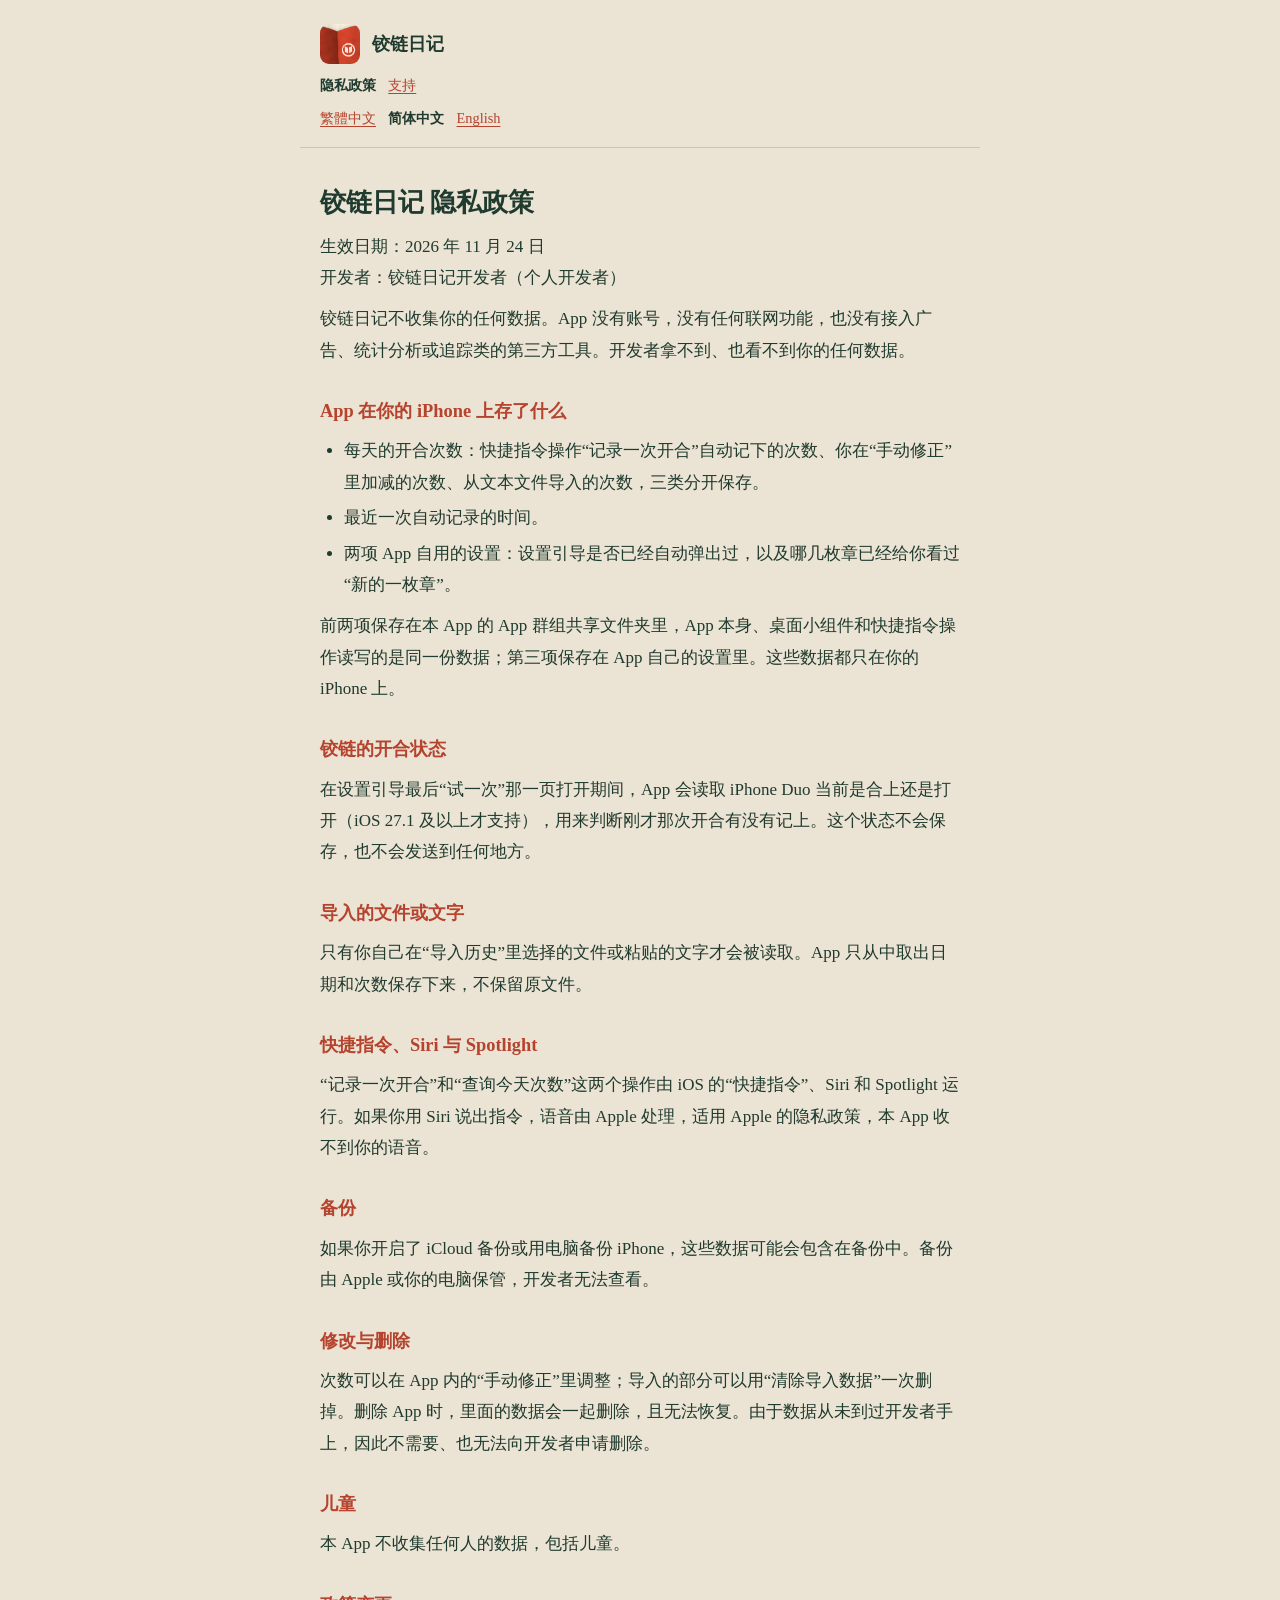
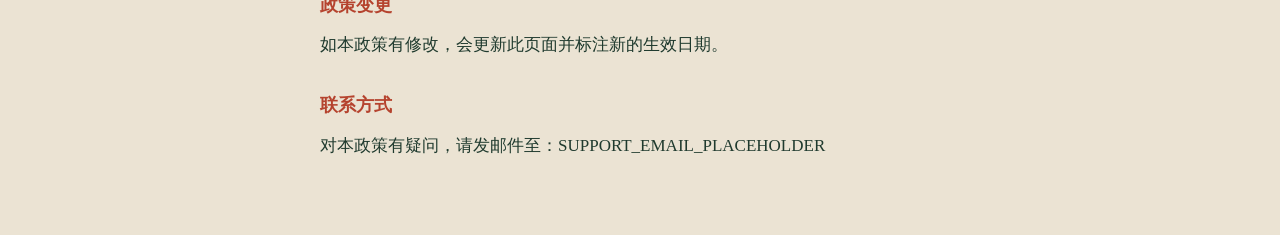
==== privacy-zh-hans.html @ e3275722 "Add privacy policy and support pages" ====
<!doctype html>
<html lang="zh-Hans">
<head>
<meta charset="utf-8">
<meta name="viewport" content="width=device-width, initial-scale=1">
<meta name="color-scheme" content="light dark">
<title>隐私政策 · 铰链日记</title>
<link rel="icon" type="image/png" href="icon.png">
<link rel="stylesheet" href="style.css">
</head>
<body>
<header class="top">
<a class="brand" href="index.html"><img src="icon.png" width="40" height="40" alt=""><span>铰链日记</span></a>
<nav aria-label="语言"><p><span class="cur" aria-current="page">隐私政策</span> <a href="support-zh-hans.html">支持</a></p><p class="lang"><a href="privacy.html" lang="zh-Hant" hreflang="zh-Hant">繁體中文</a> <span class="cur" aria-current="page">简体中文</span> <a href="privacy-en.html" lang="en" hreflang="en">English</a></p></nav>
</header>
<main>
<h1>铰链日记 隐私政策</h1>
<p>生效日期：2026 年 11 月 24 日<br>
开发者：铰链日记开发者（个人开发者）</p>
<p>铰链日记不收集你的任何数据。App 没有账号，没有任何联网功能，也没有接入广告、统计分析或追踪类的第三方工具。开发者拿不到、也看不到你的任何数据。</p>
<h2>App 在你的 iPhone 上存了什么</h2>
<ul><li>每天的开合次数：快捷指令操作“记录一次开合”自动记下的次数、你在“手动修正”里加减的次数、从文本文件导入的次数，三类分开保存。</li><li>最近一次自动记录的时间。</li><li>两项 App 自用的设置：设置引导是否已经自动弹出过，以及哪几枚章已经给你看过“新的一枚章”。</li></ul>
<p>前两项保存在本 App 的 App 群组共享文件夹里，App 本身、桌面小组件和快捷指令操作读写的是同一份数据；第三项保存在 App 自己的设置里。这些数据都只在你的 iPhone 上。</p>
<h2>铰链的开合状态</h2>
<p>在设置引导最后“试一次”那一页打开期间，App 会读取 iPhone Duo 当前是合上还是打开（iOS 27.1 及以上才支持），用来判断刚才那次开合有没有记上。这个状态不会保存，也不会发送到任何地方。</p>
<h2>导入的文件或文字</h2>
<p>只有你自己在“导入历史”里选择的文件或粘贴的文字才会被读取。App 只从中取出日期和次数保存下来，不保留原文件。</p>
<h2>快捷指令、Siri 与 Spotlight</h2>
<p>“记录一次开合”和“查询今天次数”这两个操作由 iOS 的“快捷指令”、Siri 和 Spotlight 运行。如果你用 Siri 说出指令，语音由 Apple 处理，适用 Apple 的隐私政策，本 App 收不到你的语音。</p>
<h2>备份</h2>
<p>如果你开启了 iCloud 备份或用电脑备份 iPhone，这些数据可能会包含在备份中。备份由 Apple 或你的电脑保管，开发者无法查看。</p>
<h2>修改与删除</h2>
<p>次数可以在 App 内的“手动修正”里调整；导入的部分可以用“清除导入数据”一次删掉。删除 App 时，里面的数据会一起删除，且无法恢复。由于数据从未到过开发者手上，因此不需要、也无法向开发者申请删除。</p>
<h2>儿童</h2>
<p>本 App 不收集任何人的数据，包括儿童。</p>
<h2>政策变更</h2>
<p>如本政策有修改，会更新此页面并标注新的生效日期。</p>
<h2>联系方式</h2>
<p>对本政策有疑问，请发邮件至：SUPPORT_EMAIL_PLACEHOLDER</p>
</main>
</body>
</html>
---- style.css ----
:root{--bg:#EBE3D3;--fg:#1F3A2E;--accent:#B5432E;--muted:#4d6258;--rule:#cfc4ae;--code:#e0d6c1}
@media (prefers-color-scheme:dark){:root{--bg:#18211c;--fg:#E4DCC8;--accent:#E0735C;--muted:#a9b3a6;--rule:#35443b;--code:#26332b}}
*{box-sizing:border-box}
html{-webkit-text-size-adjust:100%}
body{margin:0;background:var(--bg);color:var(--fg);font:17px/1.85 "Songti TC","Songti SC","Noto Serif CJK TC","New York",Georgia,serif}
:lang(en){font-family:"New York",Georgia,"Times New Roman",serif;line-height:1.7}
.top,main{max-width:680px;margin:0 auto;padding-left:20px;padding-right:20px}
.top{padding-top:24px;padding-bottom:16px;border-bottom:1px solid var(--rule)}
.brand{display:flex;align-items:center;gap:12px;color:var(--fg);text-decoration:none;font-weight:700;font-size:1.1rem}
.brand img{border-radius:9px;display:block}
nav p{margin:.6rem 0 0;font-size:.9rem;line-height:1.6;color:var(--muted)}
nav a{margin-right:.6em}
nav .cur{color:var(--fg);font-weight:700;margin-right:.6em}
a{color:var(--accent);text-underline-offset:3px}
main{padding-top:12px;padding-bottom:64px}
h1{font-size:1.6rem;line-height:1.4;margin:1.6rem 0 .6rem}
h2{font-size:1.15rem;line-height:1.5;margin:2rem 0 .3rem;color:var(--accent)}
p{margin:.6rem 0}
ul,ol{padding-left:1.4em;margin:.6rem 0}
li{margin:.25rem 0}
code{font:.9em ui-monospace,Menlo,monospace;background:var(--code);padding:.05em .35em;border-radius:3px}
.home section{border-top:1px solid var(--rule);padding:.8rem 0}
.home section:first-child{border-top:0}
.home h2{margin:1rem 0 0}
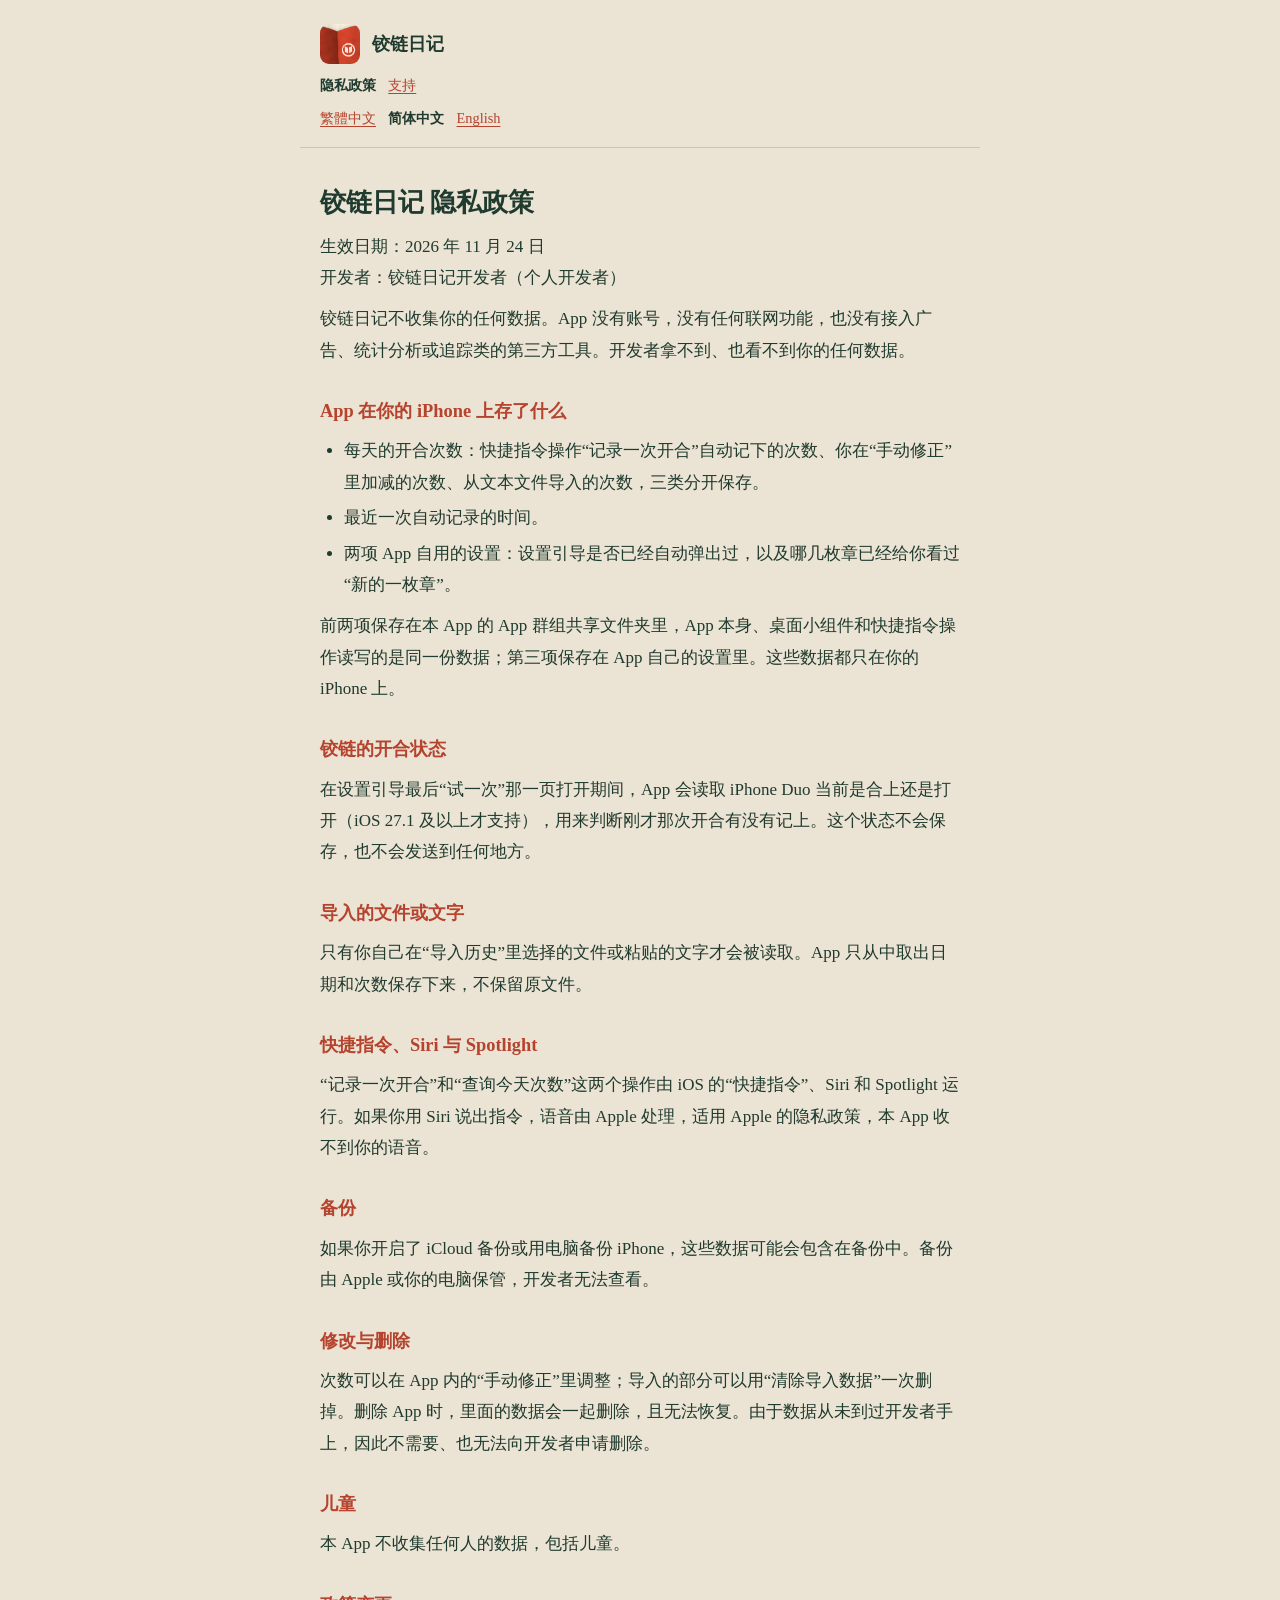
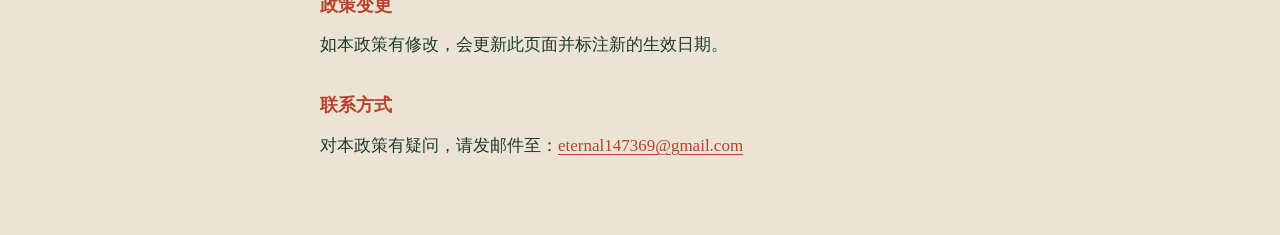
==== commit 6b96d6d0: "Add privacy policy and support pages" ====
--- a/privacy-zh-hans.html
+++ b/privacy-zh-hans.html
@@ -36,7 +36,7 @@
 <h2>政策变更</h2>
 <p>如本政策有修改，会更新此页面并标注新的生效日期。</p>
 <h2>联系方式</h2>
-<p>对本政策有疑问，请发邮件至：SUPPORT_EMAIL_PLACEHOLDER</p>
+<p>对本政策有疑问，请发邮件至：<a href="mailto:eternal147369@gmail.com">eternal147369@gmail.com</a></p>
 </main>
 </body>
 </html>
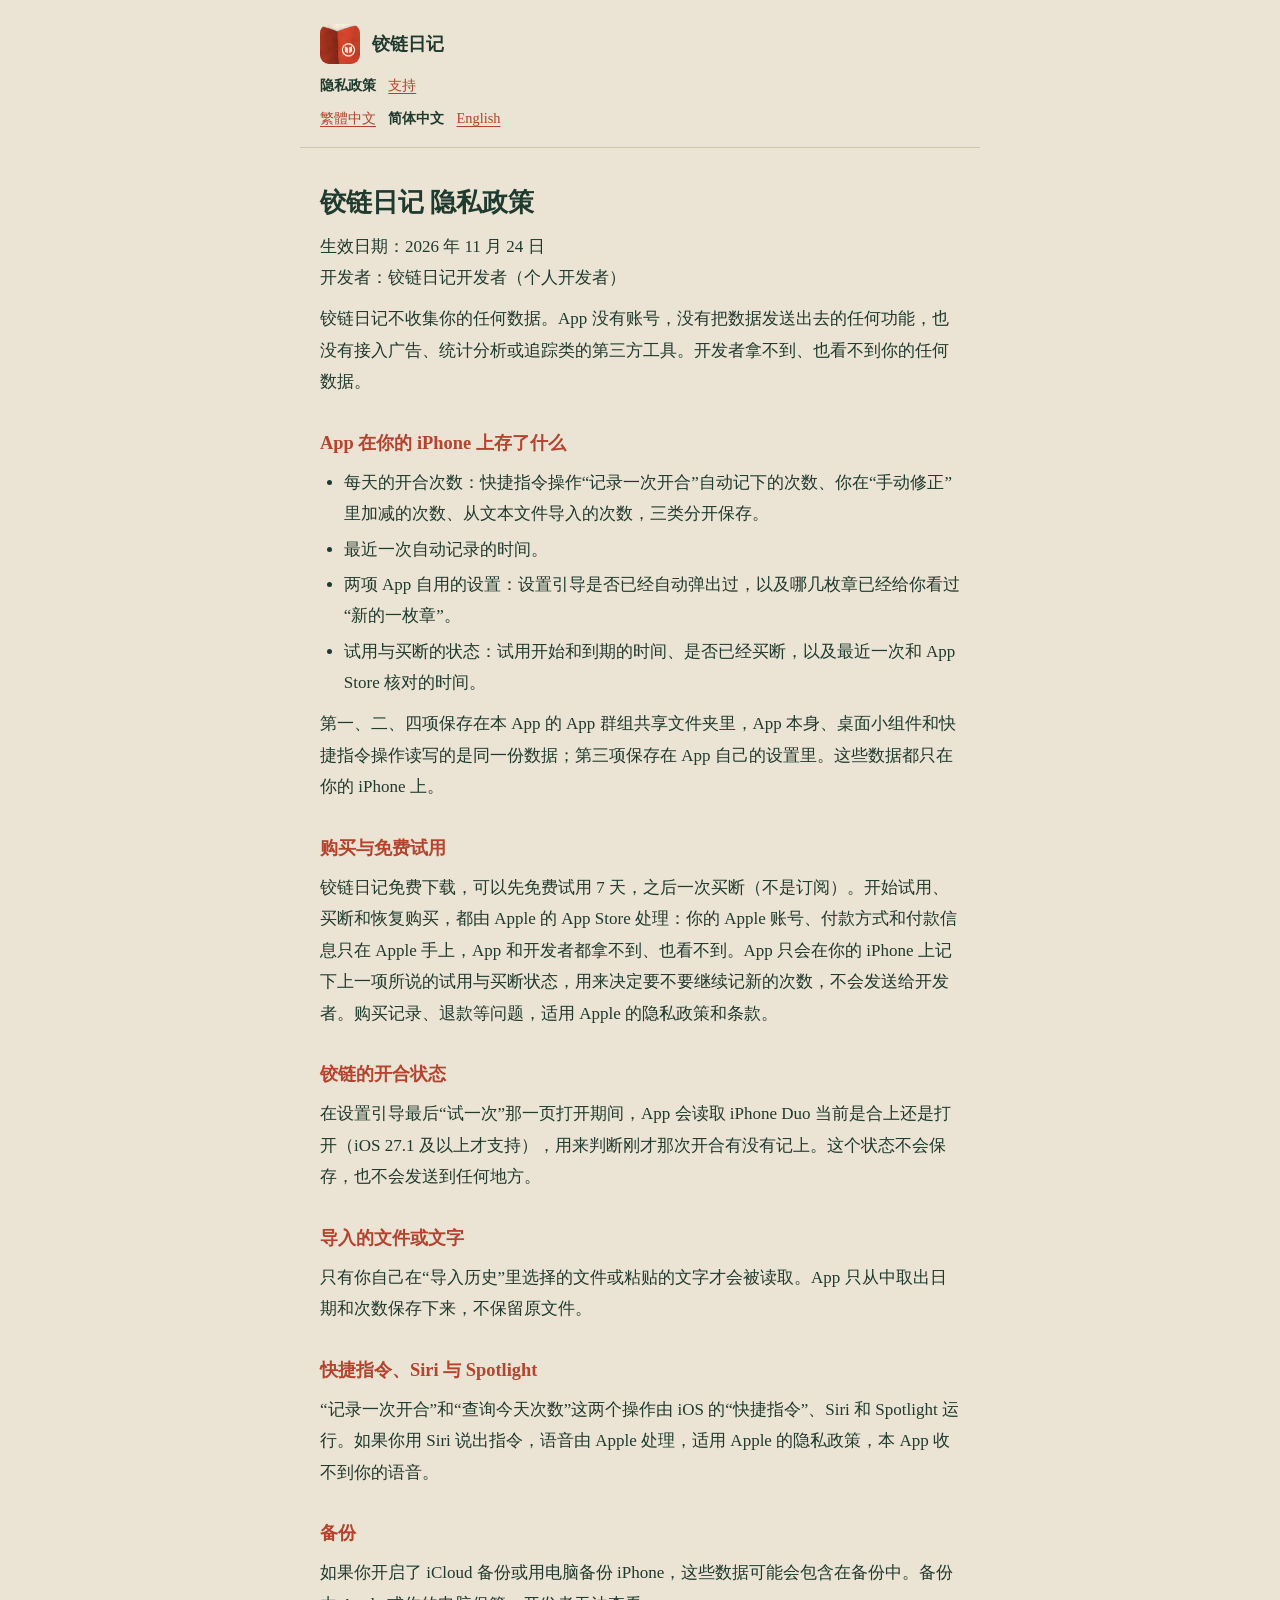
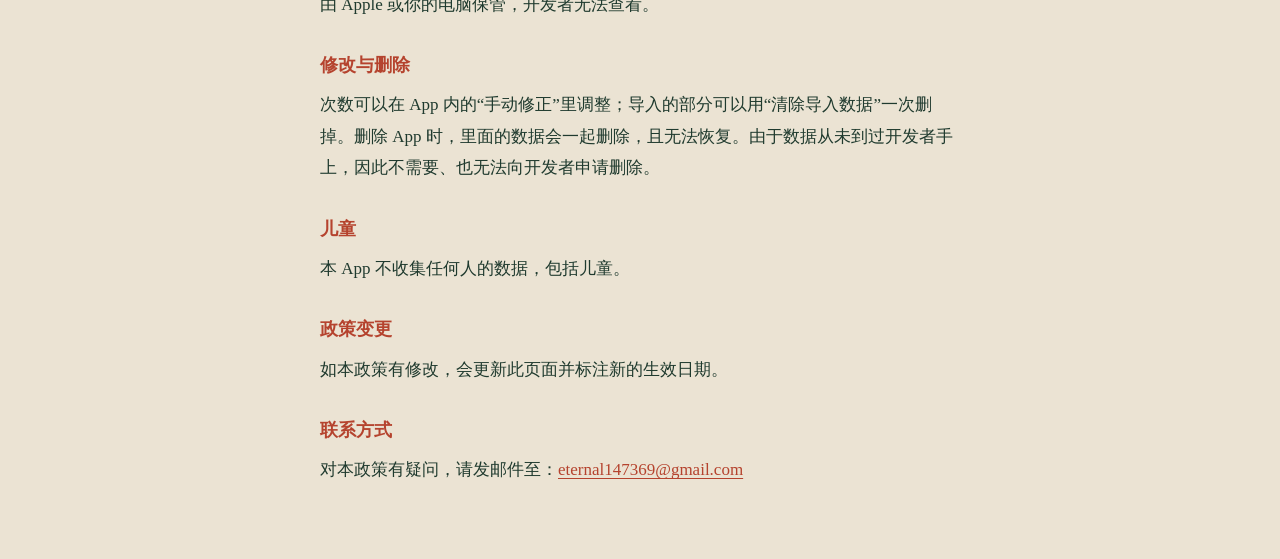
==== commit 083047e0: "Update privacy policy and support pages" ====
--- a/privacy-zh-hans.html
+++ b/privacy-zh-hans.html
@@ -17,10 +17,12 @@
 <h1>铰链日记 隐私政策</h1>
 <p>生效日期：2026 年 11 月 24 日<br>
 开发者：铰链日记开发者（个人开发者）</p>
-<p>铰链日记不收集你的任何数据。App 没有账号，没有任何联网功能，也没有接入广告、统计分析或追踪类的第三方工具。开发者拿不到、也看不到你的任何数据。</p>
+<p>铰链日记不收集你的任何数据。App 没有账号，没有把数据发送出去的任何功能，也没有接入广告、统计分析或追踪类的第三方工具。开发者拿不到、也看不到你的任何数据。</p>
 <h2>App 在你的 iPhone 上存了什么</h2>
-<ul><li>每天的开合次数：快捷指令操作“记录一次开合”自动记下的次数、你在“手动修正”里加减的次数、从文本文件导入的次数，三类分开保存。</li><li>最近一次自动记录的时间。</li><li>两项 App 自用的设置：设置引导是否已经自动弹出过，以及哪几枚章已经给你看过“新的一枚章”。</li></ul>
-<p>前两项保存在本 App 的 App 群组共享文件夹里，App 本身、桌面小组件和快捷指令操作读写的是同一份数据；第三项保存在 App 自己的设置里。这些数据都只在你的 iPhone 上。</p>
+<ul><li>每天的开合次数：快捷指令操作“记录一次开合”自动记下的次数、你在“手动修正”里加减的次数、从文本文件导入的次数，三类分开保存。</li><li>最近一次自动记录的时间。</li><li>两项 App 自用的设置：设置引导是否已经自动弹出过，以及哪几枚章已经给你看过“新的一枚章”。</li><li>试用与买断的状态：试用开始和到期的时间、是否已经买断，以及最近一次和 App Store 核对的时间。</li></ul>
+<p>第一、二、四项保存在本 App 的 App 群组共享文件夹里，App 本身、桌面小组件和快捷指令操作读写的是同一份数据；第三项保存在 App 自己的设置里。这些数据都只在你的 iPhone 上。</p>
+<h2>购买与免费试用</h2>
+<p>铰链日记免费下载，可以先免费试用 7 天，之后一次买断（不是订阅）。开始试用、买断和恢复购买，都由 Apple 的 App Store 处理：你的 Apple 账号、付款方式和付款信息只在 Apple 手上，App 和开发者都拿不到、也看不到。App 只会在你的 iPhone 上记下上一项所说的试用与买断状态，用来决定要不要继续记新的次数，不会发送给开发者。购买记录、退款等问题，适用 Apple 的隐私政策和条款。</p>
 <h2>铰链的开合状态</h2>
 <p>在设置引导最后“试一次”那一页打开期间，App 会读取 iPhone Duo 当前是合上还是打开（iOS 27.1 及以上才支持），用来判断刚才那次开合有没有记上。这个状态不会保存，也不会发送到任何地方。</p>
 <h2>导入的文件或文字</h2>
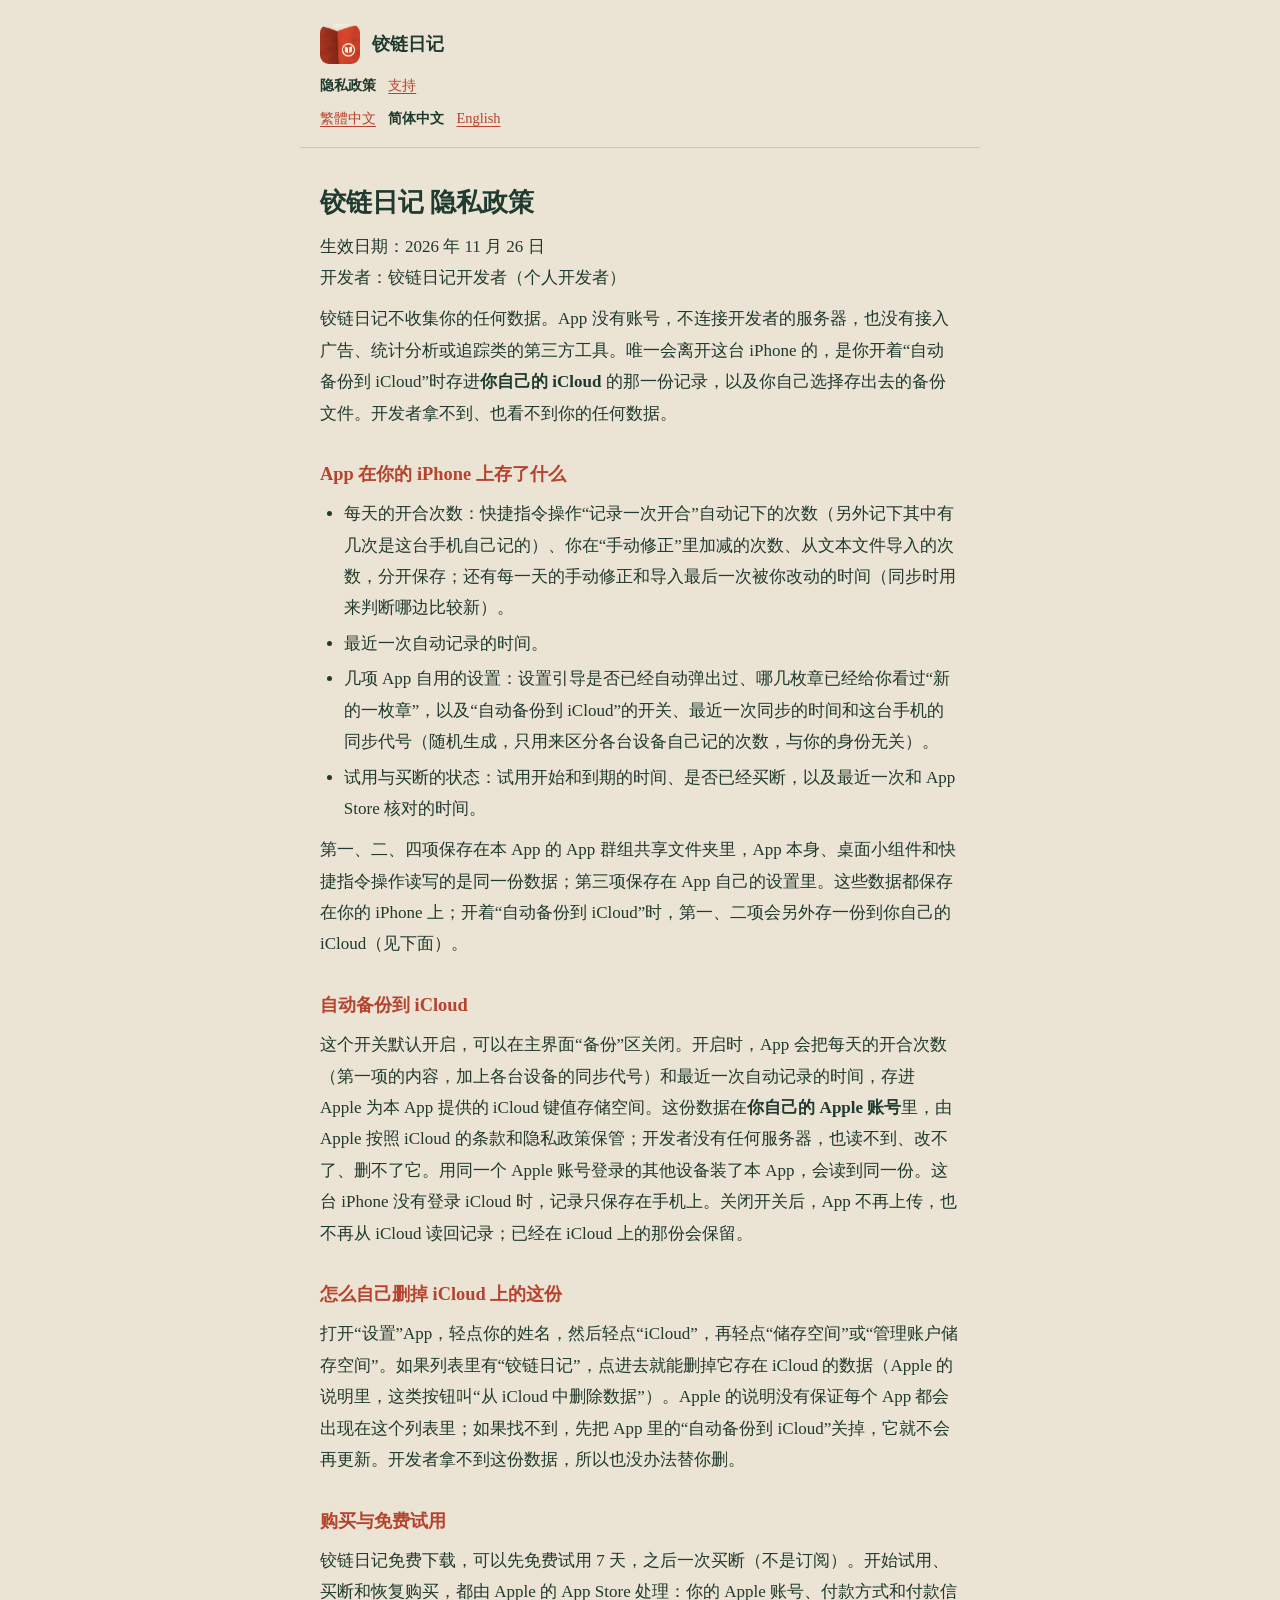
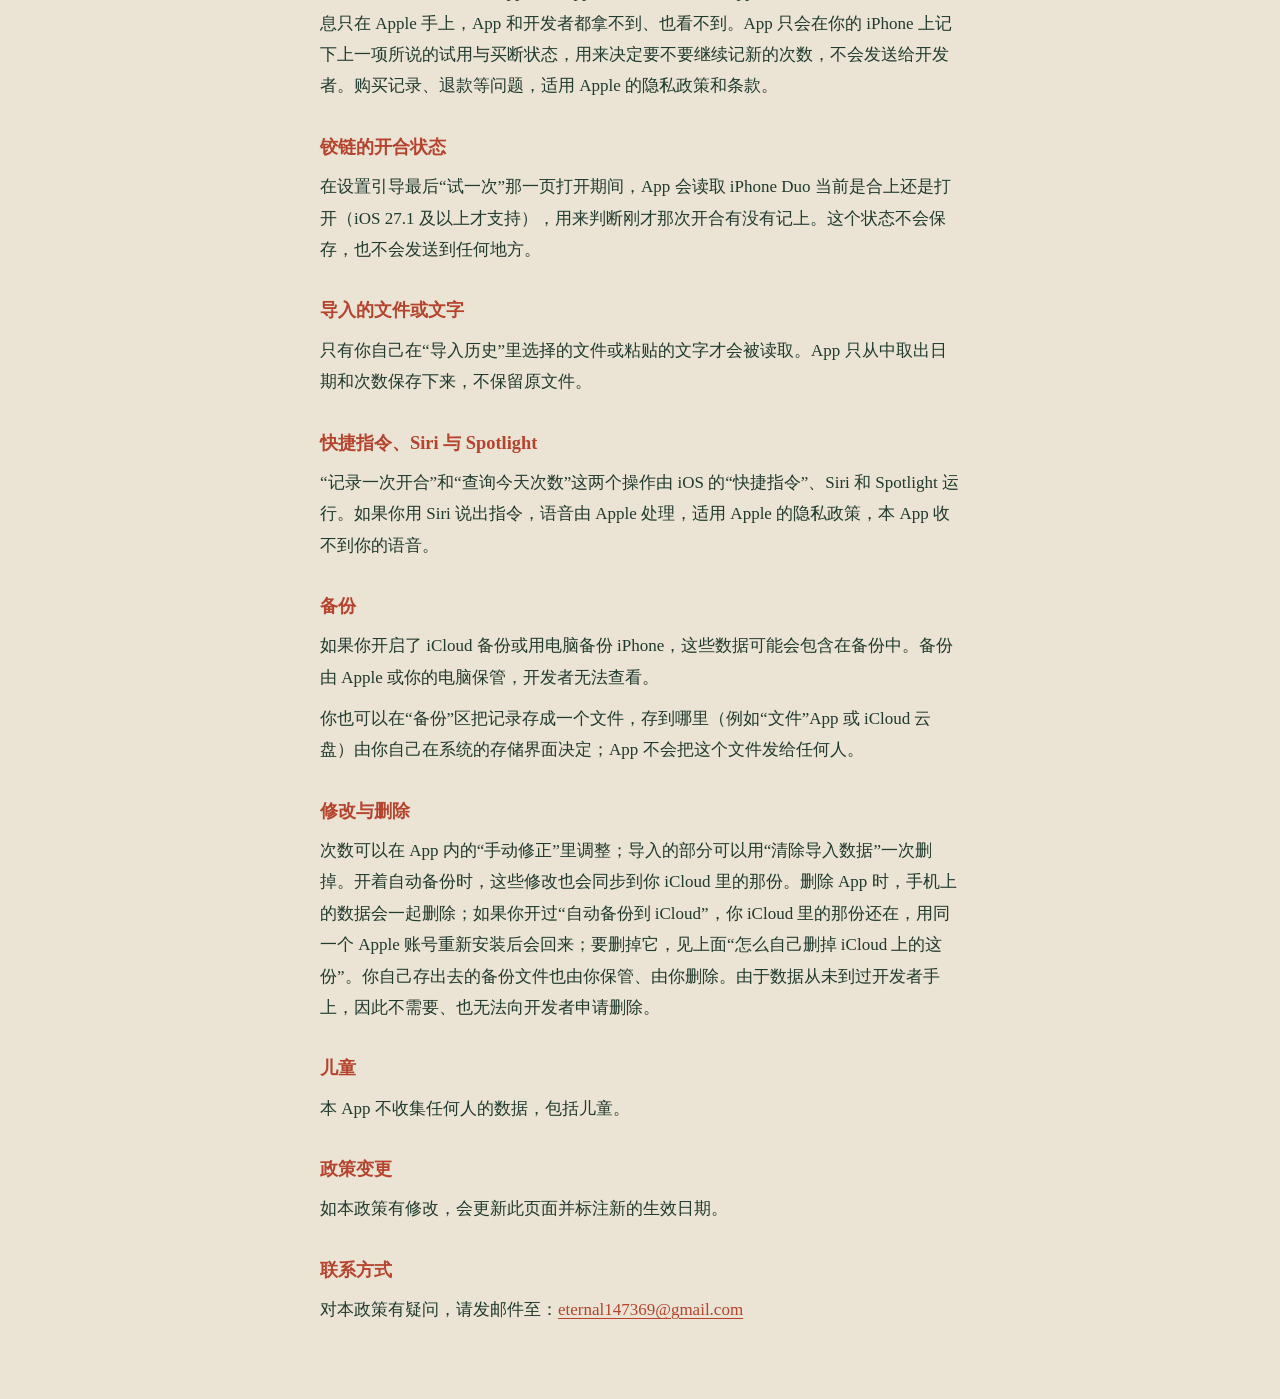
==== commit d82d5e2d: "Describe optional iCloud backup in privacy policy and support pages" ====
--- a/privacy-zh-hans.html
+++ b/privacy-zh-hans.html
@@ -15,12 +15,16 @@
 </header>
 <main>
 <h1>铰链日记 隐私政策</h1>
-<p>生效日期：2026 年 11 月 24 日<br>
+<p>生效日期：2026 年 11 月 26 日<br>
 开发者：铰链日记开发者（个人开发者）</p>
-<p>铰链日记不收集你的任何数据。App 没有账号，没有把数据发送出去的任何功能，也没有接入广告、统计分析或追踪类的第三方工具。开发者拿不到、也看不到你的任何数据。</p>
+<p>铰链日记不收集你的任何数据。App 没有账号，不连接开发者的服务器，也没有接入广告、统计分析或追踪类的第三方工具。唯一会离开这台 iPhone 的，是你开着“自动备份到 iCloud”时存进<strong>你自己的 iCloud</strong> 的那一份记录，以及你自己选择存出去的备份文件。开发者拿不到、也看不到你的任何数据。</p>
 <h2>App 在你的 iPhone 上存了什么</h2>
-<ul><li>每天的开合次数：快捷指令操作“记录一次开合”自动记下的次数、你在“手动修正”里加减的次数、从文本文件导入的次数，三类分开保存。</li><li>最近一次自动记录的时间。</li><li>两项 App 自用的设置：设置引导是否已经自动弹出过，以及哪几枚章已经给你看过“新的一枚章”。</li><li>试用与买断的状态：试用开始和到期的时间、是否已经买断，以及最近一次和 App Store 核对的时间。</li></ul>
-<p>第一、二、四项保存在本 App 的 App 群组共享文件夹里，App 本身、桌面小组件和快捷指令操作读写的是同一份数据；第三项保存在 App 自己的设置里。这些数据都只在你的 iPhone 上。</p>
+<ul><li>每天的开合次数：快捷指令操作“记录一次开合”自动记下的次数（另外记下其中有几次是这台手机自己记的）、你在“手动修正”里加减的次数、从文本文件导入的次数，分开保存；还有每一天的手动修正和导入最后一次被你改动的时间（同步时用来判断哪边比较新）。</li><li>最近一次自动记录的时间。</li><li>几项 App 自用的设置：设置引导是否已经自动弹出过、哪几枚章已经给你看过“新的一枚章”，以及“自动备份到 iCloud”的开关、最近一次同步的时间和这台手机的同步代号（随机生成，只用来区分各台设备自己记的次数，与你的身份无关）。</li><li>试用与买断的状态：试用开始和到期的时间、是否已经买断，以及最近一次和 App Store 核对的时间。</li></ul>
+<p>第一、二、四项保存在本 App 的 App 群组共享文件夹里，App 本身、桌面小组件和快捷指令操作读写的是同一份数据；第三项保存在 App 自己的设置里。这些数据都保存在你的 iPhone 上；开着“自动备份到 iCloud”时，第一、二项会另外存一份到你自己的 iCloud（见下面）。</p>
+<h2>自动备份到 iCloud</h2>
+<p>这个开关默认开启，可以在主界面“备份”区关闭。开启时，App 会把每天的开合次数（第一项的内容，加上各台设备的同步代号）和最近一次自动记录的时间，存进 Apple 为本 App 提供的 iCloud 键值存储空间。这份数据在<strong>你自己的 Apple 账号</strong>里，由 Apple 按照 iCloud 的条款和隐私政策保管；开发者没有任何服务器，也读不到、改不了、删不了它。用同一个 Apple 账号登录的其他设备装了本 App，会读到同一份。这台 iPhone 没有登录 iCloud 时，记录只保存在手机上。关闭开关后，App 不再上传，也不再从 iCloud 读回记录；已经在 iCloud 上的那份会保留。</p>
+<h2>怎么自己删掉 iCloud 上的这份</h2>
+<p>打开“设置”App，轻点你的姓名，然后轻点“iCloud”，再轻点“储存空间”或“管理账户储存空间”。如果列表里有“铰链日记”，点进去就能删掉它存在 iCloud 的数据（Apple 的说明里，这类按钮叫“从 iCloud 中删除数据”）。Apple 的说明没有保证每个 App 都会出现在这个列表里；如果找不到，先把 App 里的“自动备份到 iCloud”关掉，它就不会再更新。开发者拿不到这份数据，所以也没办法替你删。</p>
 <h2>购买与免费试用</h2>
 <p>铰链日记免费下载，可以先免费试用 7 天，之后一次买断（不是订阅）。开始试用、买断和恢复购买，都由 Apple 的 App Store 处理：你的 Apple 账号、付款方式和付款信息只在 Apple 手上，App 和开发者都拿不到、也看不到。App 只会在你的 iPhone 上记下上一项所说的试用与买断状态，用来决定要不要继续记新的次数，不会发送给开发者。购买记录、退款等问题，适用 Apple 的隐私政策和条款。</p>
 <h2>铰链的开合状态</h2>
@@ -31,8 +35,9 @@
 <p>“记录一次开合”和“查询今天次数”这两个操作由 iOS 的“快捷指令”、Siri 和 Spotlight 运行。如果你用 Siri 说出指令，语音由 Apple 处理，适用 Apple 的隐私政策，本 App 收不到你的语音。</p>
 <h2>备份</h2>
 <p>如果你开启了 iCloud 备份或用电脑备份 iPhone，这些数据可能会包含在备份中。备份由 Apple 或你的电脑保管，开发者无法查看。</p>
+<p>你也可以在“备份”区把记录存成一个文件，存到哪里（例如“文件”App 或 iCloud 云盘）由你自己在系统的存储界面决定；App 不会把这个文件发给任何人。</p>
 <h2>修改与删除</h2>
-<p>次数可以在 App 内的“手动修正”里调整；导入的部分可以用“清除导入数据”一次删掉。删除 App 时，里面的数据会一起删除，且无法恢复。由于数据从未到过开发者手上，因此不需要、也无法向开发者申请删除。</p>
+<p>次数可以在 App 内的“手动修正”里调整；导入的部分可以用“清除导入数据”一次删掉。开着自动备份时，这些修改也会同步到你 iCloud 里的那份。删除 App 时，手机上的数据会一起删除；如果你开过“自动备份到 iCloud”，你 iCloud 里的那份还在，用同一个 Apple 账号重新安装后会回来；要删掉它，见上面“怎么自己删掉 iCloud 上的这份”。你自己存出去的备份文件也由你保管、由你删除。由于数据从未到过开发者手上，因此不需要、也无法向开发者申请删除。</p>
 <h2>儿童</h2>
 <p>本 App 不收集任何人的数据，包括儿童。</p>
 <h2>政策变更</h2>
